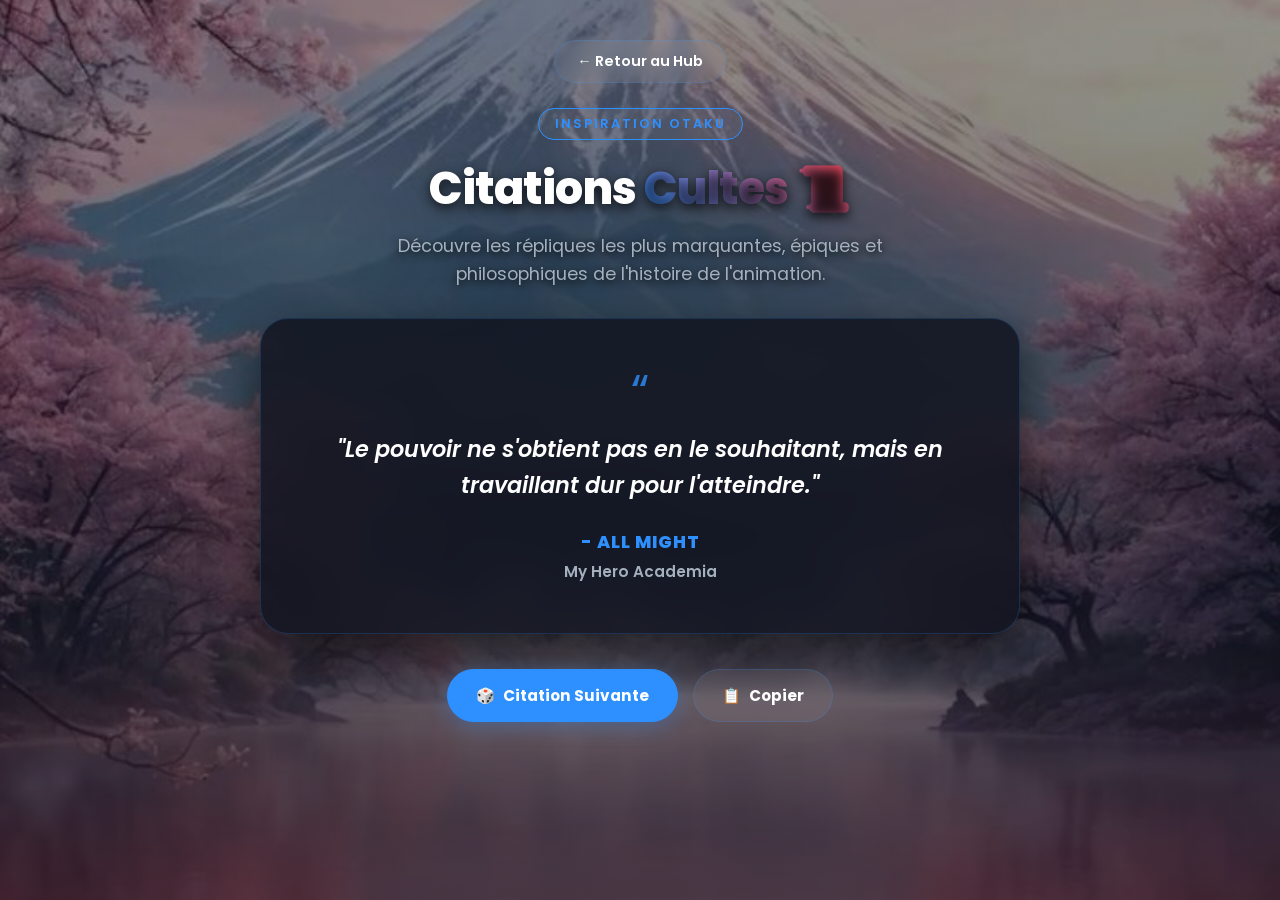
==== citations.html @ 938078a3 "Create citations.html" ====
<!DOCTYPE html>
<html lang="fr">
<head>
    <meta charset="UTF-8">
    <meta name="viewport" content="width=device-width, initial-scale=1.0">
    <title>Citations Cultes Anime - Otaku Hub</title>
    <link rel="stylesheet" href="style.css">
    <link href="https://fonts.googleapis.com/css2?family=Poppins:wght@400;600;800;900&display=swap" rel="stylesheet">
    <style>
        .quote-container {
            max-width: 800px;
            margin: 40px auto;
            padding: 0 20px;
            text-align: center;
        }

        .back-button {
            display: inline-flex;
            align-items: center;
            margin-bottom: 25px;
            color: var(--text-main);
            text-decoration: none;
            font-weight: 600;
            font-size: 0.9rem;
            background: rgba(255, 255, 255, 0.06);
            padding: 10px 22px;
            border-radius: 50px;
            border: 1px solid var(--card-border);
            transition: all 0.3s ease;
            backdrop-filter: blur(8px);
        }

        .back-button:hover {
            background: var(--blue-neon);
            border-color: var(--blue-neon);
            color: #ffffff;
            transform: translateX(-5px);
        }

        .quote-card {
            background: var(--panel-bg);
            border: 1px solid var(--card-border);
            border-radius: 28px;
            padding: 50px 30px;
            box-shadow: 0 20px 50px rgba(0, 0, 0, 0.6);
            backdrop-filter: blur(16px);
            position: relative;
            min-height: 280px;
            display: flex;
            flex-direction: column;
            justify-content: center;
            align-items: center;
            transition: all 0.3s ease;
        }

        .quote-icon {
            font-size: 3rem;
            color: var(--blue-neon);
            margin-bottom: 15px;
            line-height: 1;
            opacity: 0.8;
        }

        .quote-text {
            font-size: 1.4rem;
            font-weight: 600;
            line-height: 1.6;
            color: var(--text-main);
            margin-bottom: 25px;
            font-style: italic;
        }

        .quote-author {
            font-size: 1.1rem;
            font-weight: 800;
            color: var(--blue-neon);
            letter-spacing: 1px;
            text-transform: uppercase;
        }

        .quote-anime {
            font-size: 0.95rem;
            color: var(--text-sub);
            margin-top: 5px;
            font-weight: 600;
        }

        .actions-bar {
            display: flex;
            gap: 15px;
            justify-content: center;
            margin-top: 35px;
            flex-wrap: wrap;
        }

        .action-btn {
            background: rgba(255, 255, 255, 0.06);
            border: 1px solid var(--card-border);
            color: var(--text-main);
            padding: 14px 28px;
            border-radius: 50px;
            font-family: 'Poppins', sans-serif;
            font-size: 0.95rem;
            font-weight: 700;
            cursor: pointer;
            transition: all 0.3s ease;
            display: inline-flex;
            align-items: center;
            gap: 8px;
            backdrop-filter: blur(8px);
        }

        .action-btn.primary {
            background: var(--blue-neon);
            border-color: var(--blue-neon);
            color: #ffffff;
            box-shadow: 0 5px 20px rgba(46, 144, 255, 0.3);
        }

        .action-btn:hover {
            transform: translateY(-3px);
            box-shadow: 0 10px 25px rgba(0, 0, 0, 0.4);
        }

        .action-btn.primary:hover {
            filter: brightness(1.15);
        }

        .toast {
            position: fixed;
            bottom: 30px;
            left: 50%;
            transform: translateX(-50%) translateY(100px);
            background: var(--blue-neon);
            color: #ffffff;
            padding: 12px 25px;
            border-radius: 50px;
            font-weight: 700;
            font-size: 0.9rem;
            box-shadow: 0 10px 30px rgba(0,0,0,0.5);
            opacity: 0;
            transition: all 0.4s ease;
            pointer-events: none;
            z-index: 100;
        }

        .toast.show {
            transform: translateX(-50%) translateY(0);
            opacity: 1;
        }
    </style>
</head>
<body>

    <div class="animated-background">
        <div class="cloud cloud-1"></div>
        <div class="cloud cloud-2"></div>
        <div class="cloud cloud-3"></div>
        <div class="mist"></div>
    </div>

    <div class="quote-container">
        <a href="index.html" class="back-button">← Retour au Hub</a>

        <header class="hero-section" style="padding: 0 0 30px 0;">
            <div class="logo-badge">INSPIRATION OTAKU</div>
            <h1>Citations <span>Cultes 📜</span></h1>
            <p>Découvre les répliques les plus marquantes, épiques et philosophiques de l'histoire de l'animation.</p>
        </header>

        <div class="quote-card">
            <div class="quote-icon">“</div>
            <div class="quote-text" id="quoteText">Chargement de la citation...</div>
            <div class="quote-author" id="quoteAuthor">- Auteur</div>
            <div class="quote-anime" id="quoteAnime">Anime</div>
        </div>

        <div class="actions-bar">
            <button class="action-btn primary" onclick="generateNewQuote()">
                <span>🎲</span> Citation Suivante
            </button>
            <button class="action-btn" onclick="copyQuote()">
                <span>📋</span> Copier
            </button>
        </div>
    </div>

    <div id="toast" class="toast">Citation copiée dans le presse-papier ! ✨</div>

    <script>
        /* BANQUE DE CITATIONS DIVERSIFIÉE ET ÉTENDUE */
        const quotesDatabase = [
            { text: "Si tu ne tentes rien, tu n'obtiendras jamais rien.", author: "Monkey D. Luffy", anime: "One Piece" },
            { text: "Ce n'est pas parce que je suis faible que je vais abandonner. C'est parce que je suis faible que je dois me battre !", author: "Naruto Uzumaki", anime: "Naruto" },
            { text: "Les gens meurent quand ils sont tués... mais ce n'est pas une raison pour renoncer à vivre !", author: "Shirou Emiya", anime: "Fate/stay night" },
            { text: "Si tu gagnes, tu vis. Si tu meurs, tu perds. Si tu ne te bats pas, tu ne peux pas gagner !", author: "Eren Jaeger", anime: "Attack on Titan" },
            { text: "La seule chose qu'on a le droit de faire, c'est de croire qu'on ne regrettera pas le choix qu'on a fait.", author: "Levi Ackerman", anime: "Attack on Titan" },
            { text: "Dans ce monde, là où il y a de la lumière, il y a aussi de l'ombre.", author: "Madara Uchiha", anime: "Naruto Shippuden" },
            { text: "Ne cherche pas à être parfait, cherche à être unique.", author: "Satoru Gojo", anime: "Jujutsu Kaisen" },
            { text: "Une leçon sans douleur n'a pas de valeur.", author: "Edward Elric", anime: "Fullmetal Alchemist" },
            { text: "Je vais prendre une chips... et la MANGER !", author: "Light Yagami", anime: "Death Note" },
            { text: "Le pouvoir ne s'obtient pas en le souhaitant, mais en travaillant dur pour l'atteindre.", author: "All Might", anime: "My Hero Academia" },
            { text: "Rappelle-toi : la peur n'est pas le mal. Elle te montre simplement où sont tes limites.", author: "Gildarts Clive", anime: "Fairy Tail" },
            { text: "Même si je dois tout perdre, je ne reculerai jamais !", author: "Tanjiro Kamado", anime: "Demon Slayer" },
            { text: "Seuls ceux qui sont prêts à se faire tirer dessus devraient avoir le droit de tirer.", author: "Lelouch vi Britannia", anime: "Code Geass" },
            { text: "Il n'y a pas de honte à tomber, la vraie honte est de ne pas se relever.", author: "Midorima Shintaro", anime: "Kuroko no Basket" },
            { text: "L'intelligence n'est pas de ne pas commettre d'erreurs, mais de savoir comment les corriger.", author: "L Lawliet", anime: "Death Note" },
            { text: "Repousse tes limites. Ici et maintenant !", author: "Yami Sukehiro", anime: "Black Clover" },
            { text: "Un homme ne meurt que lorsqu'on l'oublie.", author: "Dr. Hiluluk", anime: "One Piece" },
            { text: "Si tu as le temps de penser à une fin belle, vis magnifiquement jusqu'à la fin !", author: "Sakata Gintoki", anime: "Gintama" },
            { text: "Ce n'est pas le monde qui est cruel, ce sont les gens qui s'y trouvent.", author: "Ken Kaneki", anime: "Tokyo Ghoul" },
            { text: "Travailler dur est inutile pour ceux qui ne croient pas en eux-mêmes.", author: "Naruto Uzumaki", anime: "Naruto" }
        ];

        let history = [];
        let currentQuote = null;

        function generateNewQuote() {
            // Empêche la répétition immédiate
            let availableQuotes = quotesDatabase.filter(q => q !== currentQuote);
            
            // Tirage aléatoire
            const randomIndex = Math.floor(Math.random() * availableQuotes.length);
            currentQuote = availableQuotes[randomIndex];

            // Mise à jour de l'affichage
            document.getElementById('quoteText').innerText = `"${currentQuote.text}"`;
            document.getElementById('quoteAuthor').innerText = `- ${currentQuote.author}`;
            document.getElementById('quoteAnime').innerText = currentQuote.anime;
        }

        function copyQuote() {
            if (!currentQuote) return;
            const fullText = `"${currentQuote.text}" - ${currentQuote.author} (${currentQuote.anime})`;
            navigator.clipboard.writeText(fullText).then(() => {
                showToast();
            });
        }

        function showToast() {
            const toast = document.getElementById('toast');
            toast.classList.add('show');
            setTimeout(() => {
                toast.classList.remove('show');
            }, 2500);
        }

        // Chargement du thème sauvegardé
        (function initTheme() {
            const savedTheme = localStorage.getItem('otaku_theme') || 'cyber';
            document.documentElement.setAttribute('data-theme', savedTheme);
        })();

        // Première citation au chargement
        generateNewQuote();
    </script>
</body>
</html>
---- style.css ----
/* ==============================================
   1. SYSTÈME DE THÈMES DYNAMIQUES (VARIABLES)
============================================== */

/* Thème 1 : Cyber Otaku (Par défaut) */
:root, [data-theme="cyber"] {
    --bg-color: #06070c;
    --panel-bg: rgba(18, 20, 32, 0.85);
    --blue-neon: #2e90ff;
    --pink-neon: #ff4757;
    --text-main: #ffffff;
    --text-sub: #a4b0be;
    --card-border: rgba(46, 144, 255, 0.2);
}

/* Thème 2 : Dark Fantasy (Berserk / Blood) */
[data-theme="dark-fantasy"] {
    --bg-color: #0a0404;
    --panel-bg: rgba(28, 10, 10, 0.88);
    --blue-neon: #ff3333;
    --pink-neon: #800000;
    --text-main: #f5f5f5;
    --text-sub: #b38f8f;
    --card-border: rgba(255, 51, 51, 0.25);
}

/* Thème 3 : Synthwave Neon (Cyberpunk / Edgerunners) */
[data-theme="synthwave"] {
    --bg-color: #0f051d;
    --panel-bg: rgba(30, 15, 50, 0.88);
    --blue-neon: #00f0ff;
    --pink-neon: #ff007f;
    --text-main: #ffffff;
    --text-sub: #c3aed6;
    --card-border: rgba(255, 0, 127, 0.25);
}

/* Thème 4 : Gold Shonen (Dragon Ball / Saint Seiya) */
[data-theme="gold-shonen"] {
    --bg-color: #0d0a03;
    --panel-bg: rgba(30, 24, 10, 0.88);
    --blue-neon: #ffb703;
    --pink-neon: #fb8500;
    --text-main: #ffffff;
    --text-sub: #d4c5a9;
    --card-border: rgba(255, 183, 3, 0.25);
}


/* --- CONFIGURATION GLOBALE --- */
* {
    margin: 0;
    padding: 0;
    box-sizing: border-box;
    font-family: 'Poppins', sans-serif;
}

/* --- STYLE DU FOND ANIMÉ --- */
body {
    background-color: var(--bg-color);
    background-image: linear-gradient(to bottom, rgba(13, 14, 18, 0.45), rgba(13, 14, 18, 0.65)), url('images/fuji.jpg');
    background-size: cover;
    background-position: center;
    background-attachment: fixed;
    color: var(--text-main);
    min-height: 100vh;
    display: flex;
    flex-direction: column;
    justify-content: space-between;
    overflow-x: hidden;
    position: relative;
    transition: background-color 0.4s ease, color 0.4s ease;
}

/* Conteneur des éléments qui bougent */
.animated-background {
    position: fixed;
    top: 0;
    left: 0;
    width: 100%;
    height: 100%;
    z-index: 0;
    pointer-events: none;
    overflow: hidden;
}

/* Style de base des nuages */
.cloud {
    position: absolute;
    background: radial-gradient(circle, rgba(255, 255, 255, 0.08) 0%, rgba(255, 255, 255, 0) 70%);
    border-radius: 50%;
    filter: blur(20px);
}

/* Nuage 1 : Gros et lent */
.cloud-1 {
    top: 15%;
    width: 600px;
    height: 200px;
    animation: drift 60s linear infinite;
}

/* Nuage 2 : Plus bas et vitesse différente */
.cloud-2 {
    top: 35%;
    width: 400px;
    height: 150px;
    animation: drift 45s linear infinite reverse;
}

/* Nuage 3 : Petit et plus haut */
.cloud-3 {
    top: 5%;
    width: 300px;
    height: 100px;
    animation: drift 80s linear infinite;
}

/* Brume Japonaise au sol qui pulse doucement */
.mist {
    position: absolute;
    bottom: 0;
    left: 0;
    width: 100%;
    height: 35vh;
    background: linear-gradient(to top, var(--pink-neon), transparent);
    opacity: 0.15;
    animation: pulseMist 8s ease-in-out infinite alternate;
}

/* --- LES ANIMATIONS (KEYFRAMES) --- */

@keyframes drift {
    0% { transform: translateX(-100%); }
    100% { transform: translateX(100vw); }
}

@keyframes pulseMist {
    0% { opacity: 0.1; transform: scaleY(0.9); }
    100% { opacity: 0.25; transform: scaleY(1.1); }
}

/* Ambiance lumineuse en arrière-plan */
.overlay-glow {
    position: absolute;
    top: -150px;
    left: 50%;
    transform: translateX(-50%);
    width: 600px;
    height: 300px;
    background: radial-gradient(circle, var(--blue-neon) 0%, rgba(0,0,0,0) 70%);
    opacity: 0.2;
    pointer-events: none;
    z-index: 0;
    transition: background 0.4s ease;
}

/* --- HEADER / HERO SECTION --- */
.hero-section {
    text-align: center;
    padding: 60px 20px 40px;
    z-index: 1;
}

.logo-badge {
    display: inline-block;
    background: rgba(255, 255, 255, 0.05);
    padding: 6px 16px;
    border-radius: 50px;
    font-size: 0.8rem;
    font-weight: 600;
    letter-spacing: 2px;
    color: var(--blue-neon);
    border: 1px solid var(--blue-neon);
    margin-bottom: 15px;
    transition: all 0.4s ease;
}

.hero-section h1 {
    font-size: 2.8rem;
    font-weight: 800;
    margin-bottom: 10px;
    letter-spacing: -1px;
    text-shadow: 0 4px 12px rgba(0, 0, 0, 0.8);
}

.hero-section h1 span {
    background: linear-gradient(45deg, var(--blue-neon), var(--pink-neon));
    -webkit-background-clip: text;
    -webkit-text-fill-color: transparent;
    transition: all 0.4s ease;
}

.hero-section p {
    color: var(--text-sub);
    font-size: 1.1rem;
    max-width: 600px;
    margin: 0 auto;
    line-height: 1.6;
    text-shadow: 0 2px 8px rgba(0, 0, 0, 0.9);
    transition: color 0.4s ease;
}

/* --- BARRE DE BOUTONS DE THÈME --- */
.theme-switcher {
    display: flex;
    justify-content: center;
    align-items: center;
    gap: 10px;
    margin-top: 25px;
    flex-wrap: wrap;
}

.theme-btn {
    background: rgba(255, 255, 255, 0.06);
    border: 1px solid rgba(255, 255, 255, 0.15);
    color: var(--text-main);
    padding: 8px 18px;
    border-radius: 30px;
    font-family: 'Poppins', sans-serif;
    font-size: 0.85rem;
    font-weight: 600;
    cursor: pointer;
    transition: all 0.3s ease;
    backdrop-filter: blur(8px);
}

.theme-btn:hover {
    transform: translateY(-2px);
    border-color: var(--blue-neon);
}

.theme-btn.active {
    background: var(--blue-neon);
    color: #ffffff;
    border-color: var(--blue-neon);
    box-shadow: 0 0 15px var(--blue-neon);
    font-weight: 800;
}

/* --- CONTENEUR DES CARTES --- */
.hub-container {
    max-width: 1100px;
    margin: 0 auto;
    padding: 20px;
    display: grid;
    grid-template-columns: repeat(auto-fit, minmax(300px, 1fr));
    gap: 30px;
    width: 100%;
    z-index: 1;
}

/* --- LE STYLE DES CARTES --- */
.card {
    background-color: var(--panel-bg);
    border-radius: 16px;
    overflow: hidden;
    text-decoration: none;
    color: inherit;
    display: flex;
    flex-direction: column;
    border: 1px solid var(--card-border);
    box-shadow: 0 10px 30px rgba(0, 0, 0, 0.5);
    backdrop-filter: blur(12px);
    transition: transform 0.4s cubic-bezier(0.175, 0.885, 0.32, 1.275), 
                box-shadow 0.4s ease, 
                border-color 0.4s ease,
                background-color 0.4s ease;
}

.card-image {
    height: 160px;
    padding: 20px;
    display: flex;
    align-items: flex-end;
    position: relative;
    background-size: cover;
    background-position: center;
}

/* Couleurs dynamiques pour chaque carte */
.card-character .card-image {
    background: linear-gradient(135deg, var(--pink-neon), rgba(0,0,0,0.6));
}
.card-opening .card-image {
    background: linear-gradient(135deg, var(--blue-neon), rgba(0,0,0,0.6));
}
.card-ending .card-image {
    background: linear-gradient(135deg, var(--pink-neon), rgba(0,0,0,0.6));
}
.card-ost .card-image {
    background: linear-gradient(135deg, var(--blue-neon), rgba(0,0,0,0.6));
}
.card-roulette .card-image,
.card-vs .card-image,
.card-game .card-image {
    background: linear-gradient(135deg, var(--blue-neon), var(--pink-neon));
}

.category-tag {
    background: rgba(0, 0, 0, 0.6);
    backdrop-filter: blur(5px);
    padding: 4px 12px;
    border-radius: 6px;
    font-size: 0.75rem;
    font-weight: 600;
    letter-spacing: 0.5px;
    color: #ffffff;
}

.card-content {
    padding: 25px;
    display: flex;
    flex-direction: column;
    flex-grow: 1;
    justify-content: space-between;
    background: transparent;
}

.card-content h3 {
    font-size: 1.3rem;
    font-weight: 600;
    margin-bottom: 10px;
    color: var(--text-main);
    transition: color 0.3s ease;
}

.card-content p {
    color: var(--text-sub);
    font-size: 0.9rem;
    line-height: 1.5;
    margin-bottom: 20px;
    transition: color 0.4s ease;
}

.card-action {
    font-size: 0.9rem;
    font-weight: 600;
    color: var(--blue-neon);
    display: flex;
    align-items: center;
    transition: gap 0.3s ease, color 0.4s ease;
}

/* --- ANIMATIONS AU SURVOL (HOVER) --- */
.card:hover {
    transform: translateY(-8px);
    box-shadow: 0 20px 40px rgba(0, 0, 0, 0.7);
    border-color: var(--blue-neon);
}

.card:hover .card-action {
    text-decoration: underline;
}

/* --- FOOTER --- */
footer {
    text-align: center;
    padding: 30px 20px;
    color: var(--text-sub);
    font-size: 0.85rem;
    border-top: 1px solid var(--card-border);
    margin-top: 40px;
    z-index: 1;
    transition: color 0.4s ease, border-color 0.4s ease;
}

/* --- RESPONSIVE MOBILE --- */
@media (max-width: 600px) {
    .hero-section h1 { font-size: 2rem; }
    .hero-section p { font-size: 0.95rem; }
    .hub-container { grid-template-columns: 1fr; gap: 20px; }
}
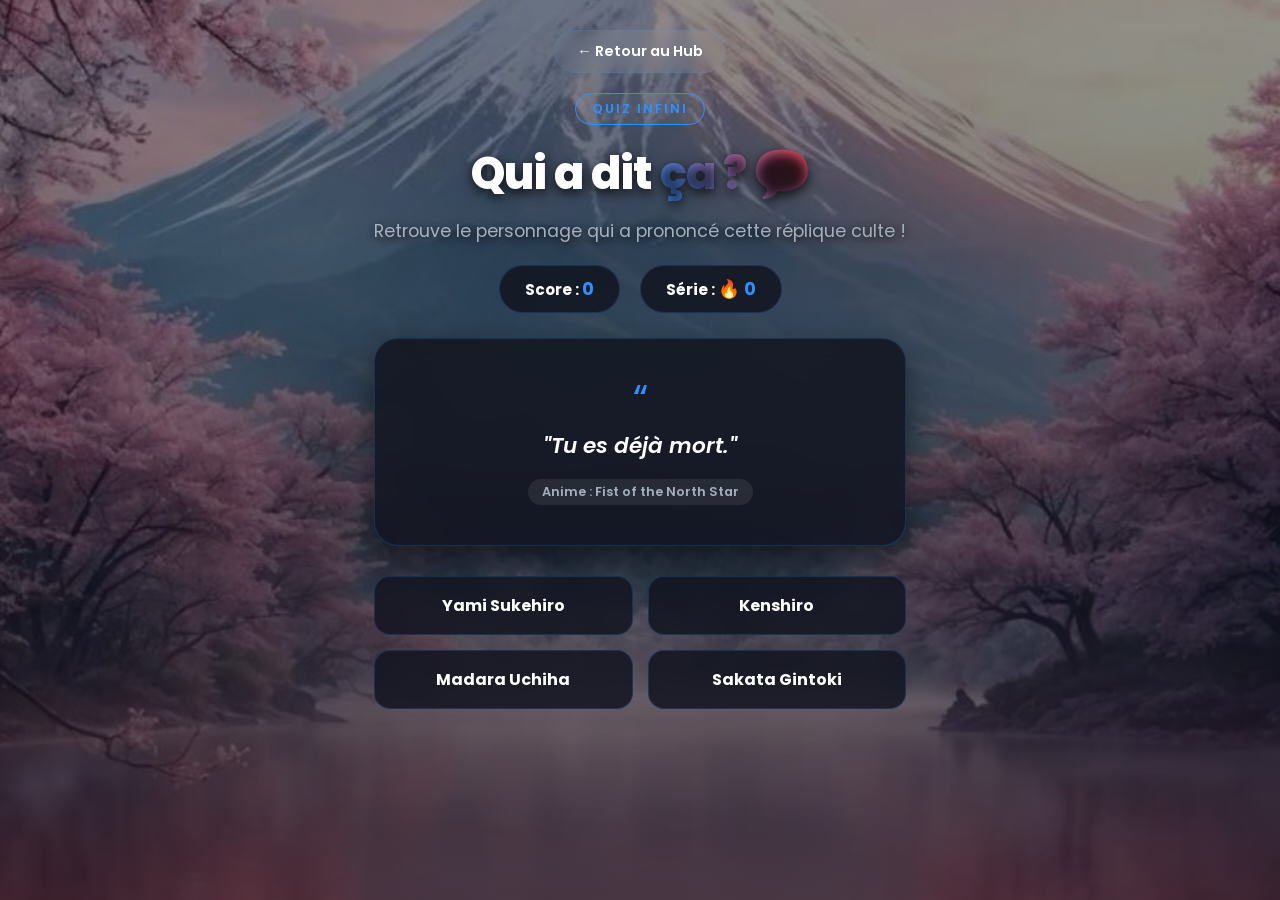
==== commit c83392b9: "Update citations.html" ====
--- a/citations.html
+++ b/citations.html
@@ -3,13 +3,13 @@
 <head>
     <meta charset="UTF-8">
     <meta name="viewport" content="width=device-width, initial-scale=1.0">
-    <title>Citations Cultes Anime - Otaku Hub</title>
+    <title>Devine la Citation - Otaku Hub</title>
     <link rel="stylesheet" href="style.css">
     <link href="https://fonts.googleapis.com/css2?family=Poppins:wght@400;600;800;900&display=swap" rel="stylesheet">
     <style>
-        .quote-container {
+        .quiz-container {
             max-width: 800px;
-            margin: 40px auto;
+            margin: 30px auto;
             padding: 0 20px;
             text-align: center;
         }
@@ -17,7 +17,7 @@
         .back-button {
             display: inline-flex;
             align-items: center;
-            margin-bottom: 25px;
+            margin-bottom: 20px;
             color: var(--text-main);
             text-decoration: none;
             font-weight: 600;
@@ -37,116 +37,136 @@
             transform: translateX(-5px);
         }
 
-        .quote-card {
+        /* En-tête des scores */
+        .score-board {
+            display: flex;
+            justify-content: center;
+            gap: 20px;
+            margin-bottom: 25px;
+        }
+
+        .score-card {
             background: var(--panel-bg);
             border: 1px solid var(--card-border);
-            border-radius: 28px;
-            padding: 50px 30px;
-            box-shadow: 0 20px 50px rgba(0, 0, 0, 0.6);
+            padding: 10px 25px;
+            border-radius: 50px;
+            backdrop-filter: blur(10px);
+            font-weight: 700;
+            font-size: 0.95rem;
+        }
+
+        .score-card span {
+            color: var(--blue-neon);
+            font-size: 1.1rem;
+        }
+
+        /* Carte de la citation */
+        .quote-box {
+            background: var(--panel-bg);
+            border: 1px solid var(--card-border);
+            border-radius: 24px;
+            padding: 40px 30px;
+            box-shadow: 0 15px 35px rgba(0, 0, 0, 0.5);
             backdrop-filter: blur(16px);
+            margin-bottom: 30px;
             position: relative;
-            min-height: 280px;
-            display: flex;
-            flex-direction: column;
-            justify-content: center;
-            align-items: center;
-            transition: all 0.3s ease;
         }
 
         .quote-icon {
-            font-size: 3rem;
+            font-size: 2.5rem;
             color: var(--blue-neon);
-            margin-bottom: 15px;
+            margin-bottom: 10px;
             line-height: 1;
-            opacity: 0.8;
         }
 
         .quote-text {
-            font-size: 1.4rem;
+            font-size: 1.35rem;
             font-weight: 600;
             line-height: 1.6;
             color: var(--text-main);
+            font-style: italic;
+        }
+
+        .quote-anime-tag {
+            display: inline-block;
+            margin-top: 15px;
+            background: rgba(255, 255, 255, 0.08);
+            padding: 4px 14px;
+            border-radius: 20px;
+            font-size: 0.8rem;
+            color: var(--text-sub);
+            font-weight: 600;
+        }
+
+        /* Grille d'options de choix */
+        .options-grid {
+            display: grid;
+            grid-template-columns: repeat(2, 1fr);
+            gap: 15px;
             margin-bottom: 25px;
-            font-style: italic;
-        }
-
-        .quote-author {
-            font-size: 1.1rem;
-            font-weight: 800;
-            color: var(--blue-neon);
-            letter-spacing: 1px;
-            text-transform: uppercase;
-        }
-
-        .quote-anime {
-            font-size: 0.95rem;
-            color: var(--text-sub);
-            margin-top: 5px;
-            font-weight: 600;
-        }
-
-        .actions-bar {
-            display: flex;
-            gap: 15px;
-            justify-content: center;
-            margin-top: 35px;
-            flex-wrap: wrap;
-        }
-
-        .action-btn {
-            background: rgba(255, 255, 255, 0.06);
+        }
+
+        .option-btn {
+            background: var(--panel-bg);
             border: 1px solid var(--card-border);
             color: var(--text-main);
-            padding: 14px 28px;
+            padding: 16px 20px;
+            border-radius: 16px;
+            font-family: 'Poppins', sans-serif;
+            font-size: 1rem;
+            font-weight: 700;
+            cursor: pointer;
+            transition: all 0.25s ease;
+            backdrop-filter: blur(8px);
+            text-align: center;
+        }
+
+        .option-btn:hover:not(:disabled) {
+            transform: translateY(-3px);
+            border-color: var(--blue-neon);
+            box-shadow: 0 8px 20px rgba(0, 0, 0, 0.4);
+        }
+
+        /* États de réponse */
+        .option-btn.correct {
+            background: #2ed573 !important;
+            border-color: #2ed573 !important;
+            color: #ffffff !important;
+            box-shadow: 0 0 20px rgba(46, 213, 115, 0.5);
+        }
+
+        .option-btn.wrong {
+            background: #ff4757 !important;
+            border-color: #ff4757 !important;
+            color: #ffffff !important;
+            box-shadow: 0 0 20px rgba(255, 71, 87, 0.5);
+        }
+
+        .next-btn {
+            background: var(--blue-neon);
+            border: none;
+            color: #ffffff;
+            padding: 14px 35px;
             border-radius: 50px;
             font-family: 'Poppins', sans-serif;
-            font-size: 0.95rem;
-            font-weight: 700;
+            font-size: 1rem;
+            font-weight: 800;
             cursor: pointer;
             transition: all 0.3s ease;
-            display: inline-flex;
-            align-items: center;
-            gap: 8px;
-            backdrop-filter: blur(8px);
-        }
-
-        .action-btn.primary {
-            background: var(--blue-neon);
-            border-color: var(--blue-neon);
-            color: #ffffff;
-            box-shadow: 0 5px 20px rgba(46, 144, 255, 0.3);
-        }
-
-        .action-btn:hover {
-            transform: translateY(-3px);
-            box-shadow: 0 10px 25px rgba(0, 0, 0, 0.4);
-        }
-
-        .action-btn.primary:hover {
+            display: none;
+            margin: 0 auto;
+            box-shadow: 0 5px 20px rgba(0, 0, 0, 0.4);
+        }
+
+        .next-btn:hover {
+            transform: scale(1.05);
             filter: brightness(1.15);
         }
 
-        .toast {
-            position: fixed;
-            bottom: 30px;
-            left: 50%;
-            transform: translateX(-50%) translateY(100px);
-            background: var(--blue-neon);
-            color: #ffffff;
-            padding: 12px 25px;
-            border-radius: 50px;
-            font-weight: 700;
-            font-size: 0.9rem;
-            box-shadow: 0 10px 30px rgba(0,0,0,0.5);
-            opacity: 0;
-            transition: all 0.4s ease;
-            pointer-events: none;
-            z-index: 100;
-        }
-
-        .toast.show {
-            transform: translateX(-50%) translateY(0);
-            opacity: 1;
+        @media (max-width: 600px) {
+            .options-grid {
+                grid-template-columns: 1fr;
+            }
         }
     </style>
 </head>
@@ -159,90 +179,135 @@
         <div class="mist"></div>
     </div>
 
-    <div class="quote-container">
+    <div class="quiz-container">
         <a href="index.html" class="back-button">← Retour au Hub</a>
 
-        <header class="hero-section" style="padding: 0 0 30px 0;">
-            <div class="logo-badge">INSPIRATION OTAKU</div>
-            <h1>Citations <span>Cultes 📜</span></h1>
-            <p>Découvre les répliques les plus marquantes, épiques et philosophiques de l'histoire de l'animation.</p>
+        <header class="hero-section" style="padding: 0 0 20px 0;">
+            <div class="logo-badge">QUIZ INFINI</div>
+            <h1>Qui a dit <span>ça ? 💬</span></h1>
+            <p>Retrouve le personnage qui a prononcé cette réplique culte !</p>
         </header>
 
-        <div class="quote-card">
+        <div class="score-board">
+            <div class="score-card">Score : <span id="scoreText">0</span></div>
+            <div class="score-card">Série : <span id="streakText">🔥 0</span></div>
+        </div>
+
+        <div class="quote-box">
             <div class="quote-icon">“</div>
-            <div class="quote-text" id="quoteText">Chargement de la citation...</div>
-            <div class="quote-author" id="quoteAuthor">- Auteur</div>
-            <div class="quote-anime" id="quoteAnime">Anime</div>
+            <div class="quote-text" id="quoteText">Chargement...</div>
+            <div class="quote-anime-tag" id="animeTag">Anime</div>
         </div>
 
-        <div class="actions-bar">
-            <button class="action-btn primary" onclick="generateNewQuote()">
-                <span>🎲</span> Citation Suivante
-            </button>
-            <button class="action-btn" onclick="copyQuote()">
-                <span>📋</span> Copier
-            </button>
-        </div>
+        <div class="options-grid" id="optionsGrid">
+            </div>
+
+        <button class="next-btn" id="nextBtn" onclick="loadNextQuestion()">Question Suivante →</button>
     </div>
 
-    <div id="toast" class="toast">Citation copiée dans le presse-papier ! ✨</div>
-
     <script>
-        /* BANQUE DE CITATIONS DIVERSIFIÉE ET ÉTENDUE */
+        /* BASE DE DONNÉES DE CITATIONS */
         const quotesDatabase = [
             { text: "Si tu ne tentes rien, tu n'obtiendras jamais rien.", author: "Monkey D. Luffy", anime: "One Piece" },
-            { text: "Ce n'est pas parce que je suis faible que je vais abandonner. C'est parce que je suis faible que je dois me battre !", author: "Naruto Uzumaki", anime: "Naruto" },
-            { text: "Les gens meurent quand ils sont tués... mais ce n'est pas une raison pour renoncer à vivre !", author: "Shirou Emiya", anime: "Fate/stay night" },
-            { text: "Si tu gagnes, tu vis. Si tu meurs, tu perds. Si tu ne te bats pas, tu ne peux pas gagner !", author: "Eren Jaeger", anime: "Attack on Titan" },
-            { text: "La seule chose qu'on a le droit de faire, c'est de croire qu'on ne regrettera pas le choix qu'on a fait.", author: "Levi Ackerman", anime: "Attack on Titan" },
+            { text: "Ce n'est pas parce que je suis faible que je vais abandonner !", author: "Naruto Uzumaki", anime: "Naruto" },
+            { text: "Si tu gagnes, tu vis. Si tu ne te bats pas, tu ne peux pas gagner !", author: "Eren Jaeger", anime: "Attack on Titan" },
+            { text: "La seule chose qu'on a le droit de faire, c'est de croire qu'on ne regrettera pas notre choix.", author: "Levi Ackerman", anime: "Attack on Titan" },
             { text: "Dans ce monde, là où il y a de la lumière, il y a aussi de l'ombre.", author: "Madara Uchiha", anime: "Naruto Shippuden" },
             { text: "Ne cherche pas à être parfait, cherche à être unique.", author: "Satoru Gojo", anime: "Jujutsu Kaisen" },
             { text: "Une leçon sans douleur n'a pas de valeur.", author: "Edward Elric", anime: "Fullmetal Alchemist" },
             { text: "Je vais prendre une chips... et la MANGER !", author: "Light Yagami", anime: "Death Note" },
-            { text: "Le pouvoir ne s'obtient pas en le souhaitant, mais en travaillant dur pour l'atteindre.", author: "All Might", anime: "My Hero Academia" },
-            { text: "Rappelle-toi : la peur n'est pas le mal. Elle te montre simplement où sont tes limites.", author: "Gildarts Clive", anime: "Fairy Tail" },
+            { text: "Le pouvoir s'obtient en travaillant dur pour l'atteindre.", author: "All Might", anime: "My Hero Academia" },
             { text: "Même si je dois tout perdre, je ne reculerai jamais !", author: "Tanjiro Kamado", anime: "Demon Slayer" },
             { text: "Seuls ceux qui sont prêts à se faire tirer dessus devraient avoir le droit de tirer.", author: "Lelouch vi Britannia", anime: "Code Geass" },
             { text: "Il n'y a pas de honte à tomber, la vraie honte est de ne pas se relever.", author: "Midorima Shintaro", anime: "Kuroko no Basket" },
-            { text: "L'intelligence n'est pas de ne pas commettre d'erreurs, mais de savoir comment les corriger.", author: "L Lawliet", anime: "Death Note" },
             { text: "Repousse tes limites. Ici et maintenant !", author: "Yami Sukehiro", anime: "Black Clover" },
             { text: "Un homme ne meurt que lorsqu'on l'oublie.", author: "Dr. Hiluluk", anime: "One Piece" },
+            { text: "Ce n'est pas le monde qui est cruel, ce sont les gens qui s'y trouvent.", author: "Ken Kaneki", anime: "Tokyo Ghoul" },
+            { text: "Les gens meurent quand ils sont tués...", author: "Shirou Emiya", anime: "Fate/stay night" },
+            { text: "Tu es déjà mort.", author: "Kenshiro", anime: "Fist of the North Star" },
+            { text: "Je deviendrai le Roi des Pirates !", author: "Monkey D. Luffy", anime: "One Piece" },
+            { text: "L'intelligence n'est pas de ne pas faire d'erreurs, mais de savoir les corriger.", author: "L Lawliet", anime: "Death Note" },
+            { text: "Mon pouvoir dépasse les limites de ton imagination.", author: "Sukuna", anime: "Jujutsu Kaisen" },
             { text: "Si tu as le temps de penser à une fin belle, vis magnifiquement jusqu'à la fin !", author: "Sakata Gintoki", anime: "Gintama" },
-            { text: "Ce n'est pas le monde qui est cruel, ce sont les gens qui s'y trouvent.", author: "Ken Kaneki", anime: "Tokyo Ghoul" },
-            { text: "Travailler dur est inutile pour ceux qui ne croient pas en eux-mêmes.", author: "Naruto Uzumaki", anime: "Naruto" }
+            { text: "Je vais détruire tous les Titans jusqu'au dernier !", author: "Eren Jaeger", anime: "Attack on Titan" }
         ];
 
-        let history = [];
-        let currentQuote = null;
-
-        function generateNewQuote() {
-            // Empêche la répétition immédiate
-            let availableQuotes = quotesDatabase.filter(q => q !== currentQuote);
+        // Liste globale de tous les personnages possibles pour générer de fausses réponses
+        const allAuthors = [...new Set(quotesDatabase.map(q => q.author))];
+
+        let currentQuestion = null;
+        let score = 0;
+        let streak = 0;
+        let isAnswered = false;
+
+        function loadNextQuestion() {
+            isAnswered = false;
+            document.getElementById('nextBtn').style.display = 'none';
+
+            // Choix aléatoire d'une citation
+            currentQuestion = quotesDatabase[Math.floor(Math.random() * quotesDatabase.length)];
+
+            // Affichage du texte et du nom de l'animé
+            document.getElementById('quoteText').innerText = `"${currentQuestion.text}"`;
+            document.getElementById('animeTag').innerText = `Anime : ${currentQuestion.anime}`;
+
+            // Génération des 4 options (1 bonne + 3 pièges)
+            let options = [currentQuestion.author];
             
-            // Tirage aléatoire
-            const randomIndex = Math.floor(Math.random() * availableQuotes.length);
-            currentQuote = availableQuotes[randomIndex];
-
-            // Mise à jour de l'affichage
-            document.getElementById('quoteText').innerText = `"${currentQuote.text}"`;
-            document.getElementById('quoteAuthor').innerText = `- ${currentQuote.author}`;
-            document.getElementById('quoteAnime').innerText = currentQuote.anime;
-        }
-
-        function copyQuote() {
-            if (!currentQuote) return;
-            const fullText = `"${currentQuote.text}" - ${currentQuote.author} (${currentQuote.anime})`;
-            navigator.clipboard.writeText(fullText).then(() => {
-                showToast();
+            while (options.length < 4) {
+                let randomAuthor = allAuthors[Math.floor(Math.random() * allAuthors.length)];
+                if (!options.includes(randomAuthor)) {
+                    options.push(randomAuthor);
+                }
+            }
+
+            // Mélange des choix
+            options.sort(() => Math.random() - 0.5);
+
+            // Affichage des boutons
+            const grid = document.getElementById('optionsGrid');
+            grid.innerHTML = '';
+
+            options.forEach(author => {
+                const btn = document.createElement('button');
+                btn.className = 'option-btn';
+                btn.innerText = author;
+                btn.onclick = () => handleChoice(btn, author);
+                grid.appendChild(btn);
             });
         }
 
-        function showToast() {
-            const toast = document.getElementById('toast');
-            toast.classList.add('show');
-            setTimeout(() => {
-                toast.classList.remove('show');
-            }, 2500);
+        function handleChoice(selectedBtn, chosenAuthor) {
+            if (isAnswered) return;
+            isAnswered = true;
+
+            const allButtons = document.querySelectorAll('.option-btn');
+            
+            if (chosenAuthor === currentQuestion.author) {
+                selectedBtn.classList.add('correct');
+                score += 100;
+                streak++;
+            } else {
+                selectedBtn.classList.add('wrong');
+                streak = 0;
+
+                // Révèle la bonne réponse en vert
+                allButtons.forEach(btn => {
+                    if (btn.innerText === currentQuestion.author) {
+                        btn.classList.add('correct');
+                    }
+                });
+            }
+
+            // Désactive tous les boutons après le clic
+            allButtons.forEach(btn => btn.disabled = true);
+
+            // Met à jour le tableau des scores
+            document.getElementById('scoreText').innerText = score;
+            document.getElementById('streakText').innerText = `🔥 ${streak}`;
+
+            // Affiche le bouton "Question Suivante"
+            document.getElementById('nextBtn').style.display = 'block';
         }
 
         // Chargement du thème sauvegardé
@@ -251,8 +316,8 @@
             document.documentElement.setAttribute('data-theme', savedTheme);
         })();
 
-        // Première citation au chargement
-        generateNewQuote();
+        // Lancement de la première question
+        loadNextQuestion();
     </script>
 </body>
 </html>
